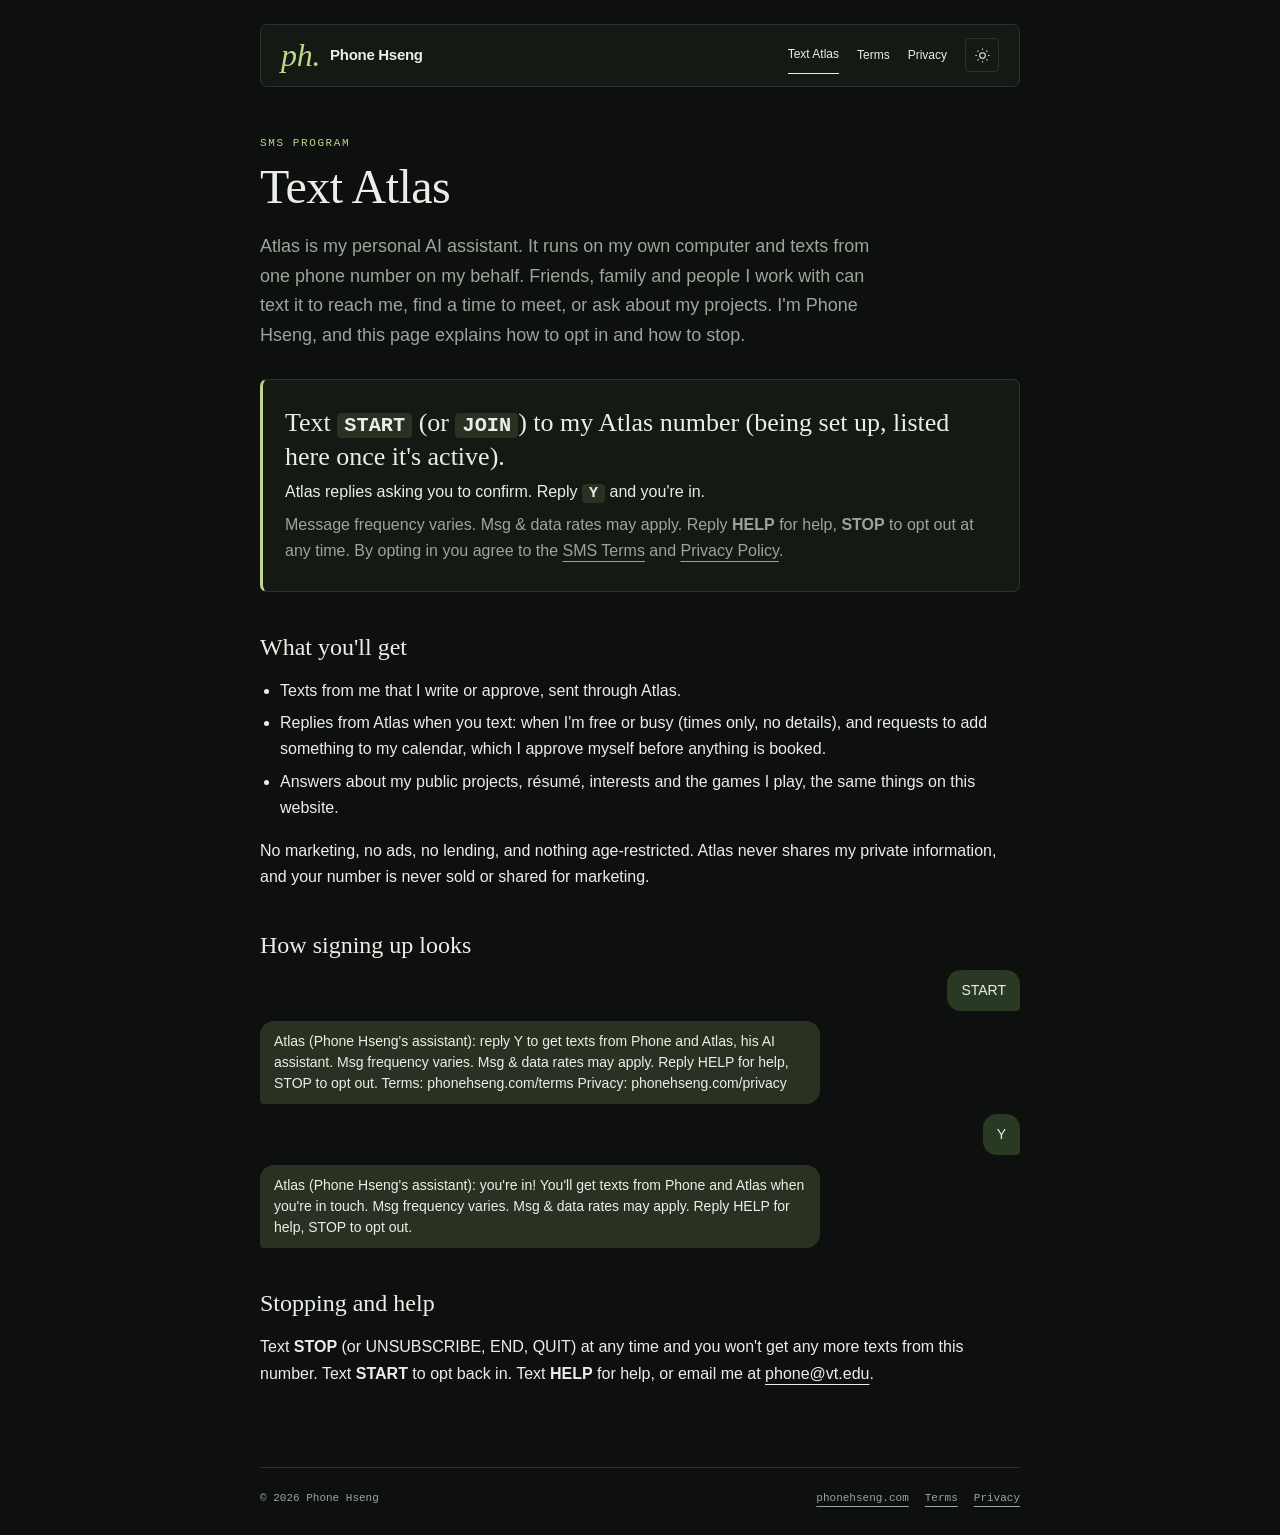
==== sms/index.html @ 8179088e "Add Text Atlas SMS program page, SMS terms and privacy policy; link them in the footer" ====
<!DOCTYPE html>
<html lang="en" data-theme="dark">
<head>
  <meta charset="UTF-8">
  <meta name="viewport" content="width=device-width, initial-scale=1">
  <meta name="theme-color" content="#0d100e">
  <meta name="description" content="Text Phone Hseng and Atlas, his personal assistant: how to opt in, what you'll get, and how to stop.">
  <title>Text Atlas — Phone Hseng</title>
  <link rel="stylesheet" href="/legal.css">
</head>
<body>
  <div class="wrap">
    <header class="site-header">
      <a class="wordmark" href="/"><span class="mark" aria-hidden="true">ph.</span><span>Phone Hseng</span></a>
      <nav class="site-nav" aria-label="Texting pages">
        <a href="/sms/" aria-current="page">Text Atlas</a>
        <a href="/terms/">Terms</a>
        <a href="/privacy/">Privacy</a>
        <button class="theme-toggle" id="theme-toggle" type="button" aria-label="Switch to light mode" aria-pressed="false">
          <svg viewBox="0 0 24 24" fill="none" stroke="currentColor" stroke-width="1.5" aria-hidden="true"><circle cx="12" cy="12" r="4"/><path d="M12 2v2M12 20v2M2 12h2M20 12h2M5 5l1.5 1.5M17.5 17.5L19 19M5 19l1.5-1.5M17.5 6.5L19 5"/></svg>
        </button>
      </nav>
    </header>

    <main>
      <p class="eyebrow">SMS program</p>
      <h1>Text Atlas</h1>
      <p class="lede">Atlas is my personal AI assistant. It runs on my own computer and texts from one phone number on my
        behalf. Friends, family and people I work with can text it to reach me, find a time to meet, or ask about my
        projects. I'm Phone Hseng, and this page explains how to opt in and how to stop.</p>

      <div class="keybox">
        <p class="big">Text <span class="kw">START</span> (or <span class="kw">JOIN</span>) to <span id="sms-number">my Atlas number (being set up, listed here once it's active)</span>.</p>
        <p>Atlas replies asking you to confirm. Reply <span class="kw">Y</span> and you're in.</p>
        <p class="muted">Message frequency varies. Msg &amp; data rates may apply. Reply <strong>HELP</strong> for help,
          <strong>STOP</strong> to opt out at any time. By opting in you agree to the <a href="/terms/">SMS Terms</a>
          and <a href="/privacy/">Privacy Policy</a>.</p>
      </div>

      <h2>What you'll get</h2>
      <ul>
        <li>Texts from me that I write or approve, sent through Atlas.</li>
        <li>Replies from Atlas when you text: when I'm free or busy (times only, no details), and requests to add
          something to my calendar, which I approve myself before anything is booked.</li>
        <li>Answers about my public projects, résumé, interests and the games I play, the same things on this website.</li>
      </ul>
      <p>No marketing, no ads, no lending, and nothing age-restricted. Atlas never shares my private information, and
        your number is never sold or shared for marketing.</p>

      <h2>How signing up looks</h2>
      <div class="sms me">START</div>
      <div class="sms">Atlas (Phone Hseng's assistant): reply Y to get texts from Phone and Atlas, his AI assistant. Msg
        frequency varies. Msg &amp; data rates may apply. Reply HELP for help, STOP to opt out. Terms:
        phonehseng.com/terms Privacy: phonehseng.com/privacy</div>
      <div class="sms me">Y</div>
      <div class="sms">Atlas (Phone Hseng's assistant): you're in! You'll get texts from Phone and Atlas when you're in
        touch. Msg frequency varies. Msg &amp; data rates may apply. Reply HELP for help, STOP to opt out.</div>

      <h2>Stopping and help</h2>
      <p>Text <strong>STOP</strong> (or UNSUBSCRIBE, END, QUIT) at any time and you won't get any more texts from this
        number. Text <strong>START</strong> to opt back in. Text <strong>HELP</strong> for help, or email me at
        <a href="mailto:phone@vt.edu">phone@vt.edu</a>.</p>
    </main>

    <footer class="site-footer">
      <span>© 2026 Phone Hseng</span>
      <nav aria-label="More"><a href="/">phonehseng.com</a><a href="/terms/">Terms</a><a href="/privacy/">Privacy</a></nav>
    </footer>
  </div>
  <script src="/legal.js"></script>
</body>
</html>
---- legal.css ----
/* Shared look for the SMS program, privacy policy and terms pages (same palette and type as index.html). */
:root {
  color-scheme: dark;
  --paper: #0d100e;
  --ink: #ebeee6;
  --muted: #9ca598;
  --line: #2c332c;
  --accent: #bad78d;
  --soft: #2a3123;
  --sticker: #293923;
  --card: #141913;
  --serif: Georgia, 'Times New Roman', serif;
  --sans: 'Segoe UI', Arial, sans-serif;
  --mono: Consolas, 'Courier New', monospace;
}
:root[data-theme="light"] {
  color-scheme: light;
  --paper: #f7f5ee;
  --ink: #242820;
  --muted: #60645a;
  --line: #d7d8cb;
  --accent: #47632e;
  --soft: #eee4d4;
  --sticker: #dbe4bd;
  --card: #efeee6;
}

* { box-sizing: border-box; }
body {
  margin: 0;
  background: var(--paper);
  color: var(--ink);
  font-family: var(--sans);
  font-size: 16px;
  line-height: 1.65;
  -webkit-font-smoothing: antialiased;
}
::selection { background: var(--sticker); color: var(--ink); }
a { color: inherit; text-underline-offset: 5px; text-decoration-thickness: 1px; }
a:hover { color: var(--accent); }
:focus-visible { outline: 3px solid var(--accent); outline-offset: 6px; }

.wrap { width: min(760px, calc(100% - 40px)); margin-inline: auto; }

.site-header {
  display: flex;
  align-items: center;
  justify-content: space-between;
  gap: 16px;
  border: 1px solid var(--line);
  border-radius: 7px;
  padding: 12px 20px;
  margin-top: 24px;
  background: var(--card);
}
.wordmark { text-decoration: none; display: flex; align-items: center; gap: 10px; font-size: 15px; font-weight: 600; letter-spacing: -.3px; }
.mark { color: var(--accent); font: italic 32px/.8 var(--serif); }
.site-nav { display: flex; align-items: center; gap: 18px; font-size: 12px; flex-wrap: wrap; }
.site-nav a { text-decoration: none; padding-block: 8px; }
.site-nav a[aria-current="page"] { border-bottom: 1px solid var(--ink); }
.theme-toggle {
  border: 1px solid var(--line);
  background: transparent;
  color: inherit;
  border-radius: 4px;
  width: 34px;
  height: 34px;
  display: grid;
  place-items: center;
  cursor: pointer;
}
.theme-toggle:hover { background: var(--soft); }
.theme-toggle svg { width: 17px; height: 17px; }

main { padding: 48px 0 24px; }
.eyebrow { font: 11px/1.5 var(--mono); text-transform: uppercase; letter-spacing: 1.6px; color: var(--accent); margin: 0 0 10px; }
h1 { font: 400 clamp(34px, 6vw, 48px)/1.1 var(--serif); letter-spacing: -.5px; margin: 0 0 14px; }
h2 { font: 400 24px/1.25 var(--serif); margin: 40px 0 10px; }
p, li { color: var(--ink); }
.lede { font-size: 18px; color: var(--muted); max-width: 62ch; }
.muted { color: var(--muted); }
ul { padding-left: 20px; }
li { margin: 6px 0; }
strong { font-weight: 700; }

.keybox {
  border: 1px solid var(--line);
  border-left: 3px solid var(--accent);
  border-radius: 7px;
  background: var(--card);
  padding: 20px 22px;
  margin: 28px 0;
}
.keybox p { margin: 6px 0; }
.big { font: 400 26px/1.3 var(--serif); margin: 0 0 6px; }
.kw { font: 600 15px var(--mono); background: var(--soft); border-radius: 4px; padding: 1px 7px; }
.big .kw { font-size: .78em; }
.sms {
  font: 14px/1.5 var(--sans);
  background: var(--soft);
  border-radius: 14px 14px 14px 4px;
  padding: 10px 14px;
  margin: 10px 0;
  max-width: 560px;
}
.sms.me { background: var(--sticker); border-radius: 14px 14px 4px 14px; margin-left: auto; width: fit-content; max-width: 260px; }

.site-footer {
  display: flex;
  justify-content: space-between;
  gap: 18px;
  flex-wrap: wrap;
  border-top: 1px solid var(--line);
  margin-top: 40px;
  padding: 22px 0 28px;
  color: var(--muted);
  font: 11px/1.5 var(--mono);
}
.site-footer nav { display: flex; gap: 16px; }

@media (max-width: 560px) {
  .site-header { flex-wrap: wrap; padding: 12px 16px; }
  main { padding-top: 32px; }
}
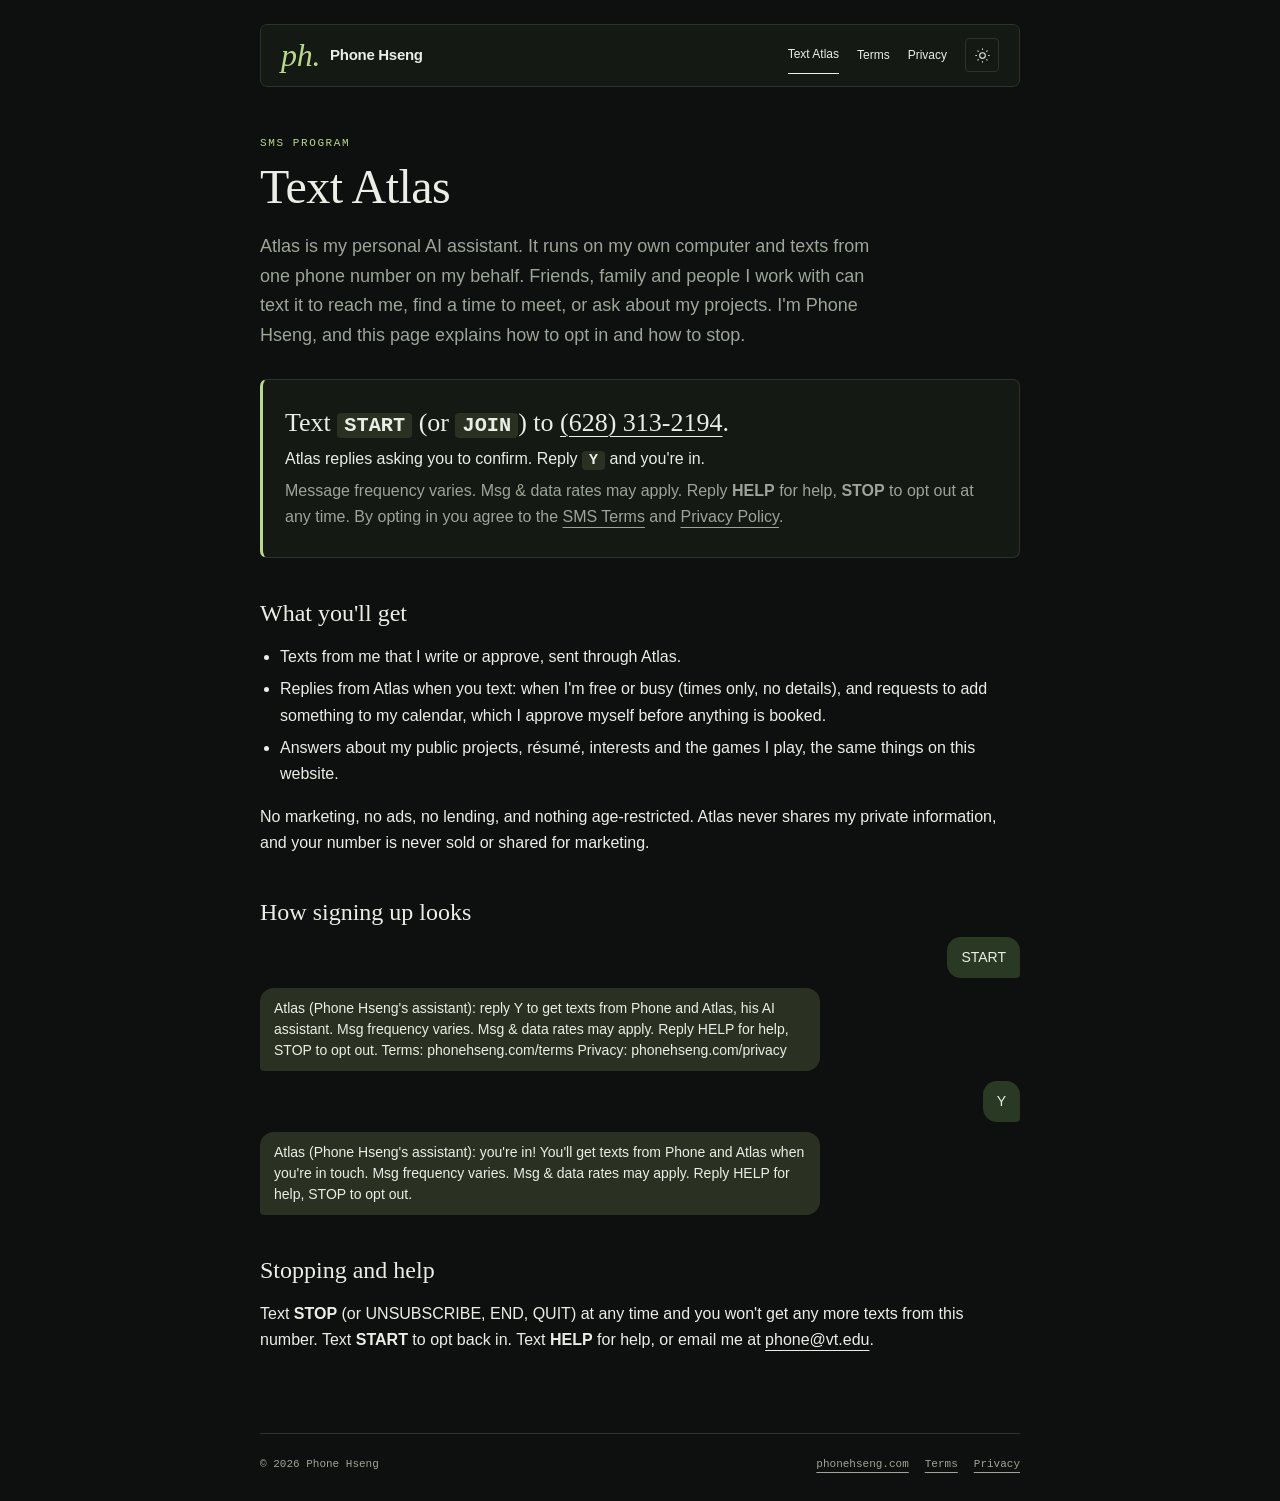
==== commit 45ad6dd3: "List the Text Atlas number on the SMS and terms pages" ====
--- a/sms/index.html
+++ b/sms/index.html
@@ -30,7 +30,7 @@
         projects. I'm Phone Hseng, and this page explains how to opt in and how to stop.</p>
 
       <div class="keybox">
-        <p class="big">Text <span class="kw">START</span> (or <span class="kw">JOIN</span>) to <span id="sms-number">my Atlas number (being set up, listed here once it's active)</span>.</p>
+        <p class="big">Text <span class="kw">START</span> (or <span class="kw">JOIN</span>) to <span id="sms-number"><a href="sms:+16283132194">(628) 313-2194</a></span>.</p>
         <p>Atlas replies asking you to confirm. Reply <span class="kw">Y</span> and you're in.</p>
         <p class="muted">Message frequency varies. Msg &amp; data rates may apply. Reply <strong>HELP</strong> for help,
           <strong>STOP</strong> to opt out at any time. By opting in you agree to the <a href="/terms/">SMS Terms</a>
